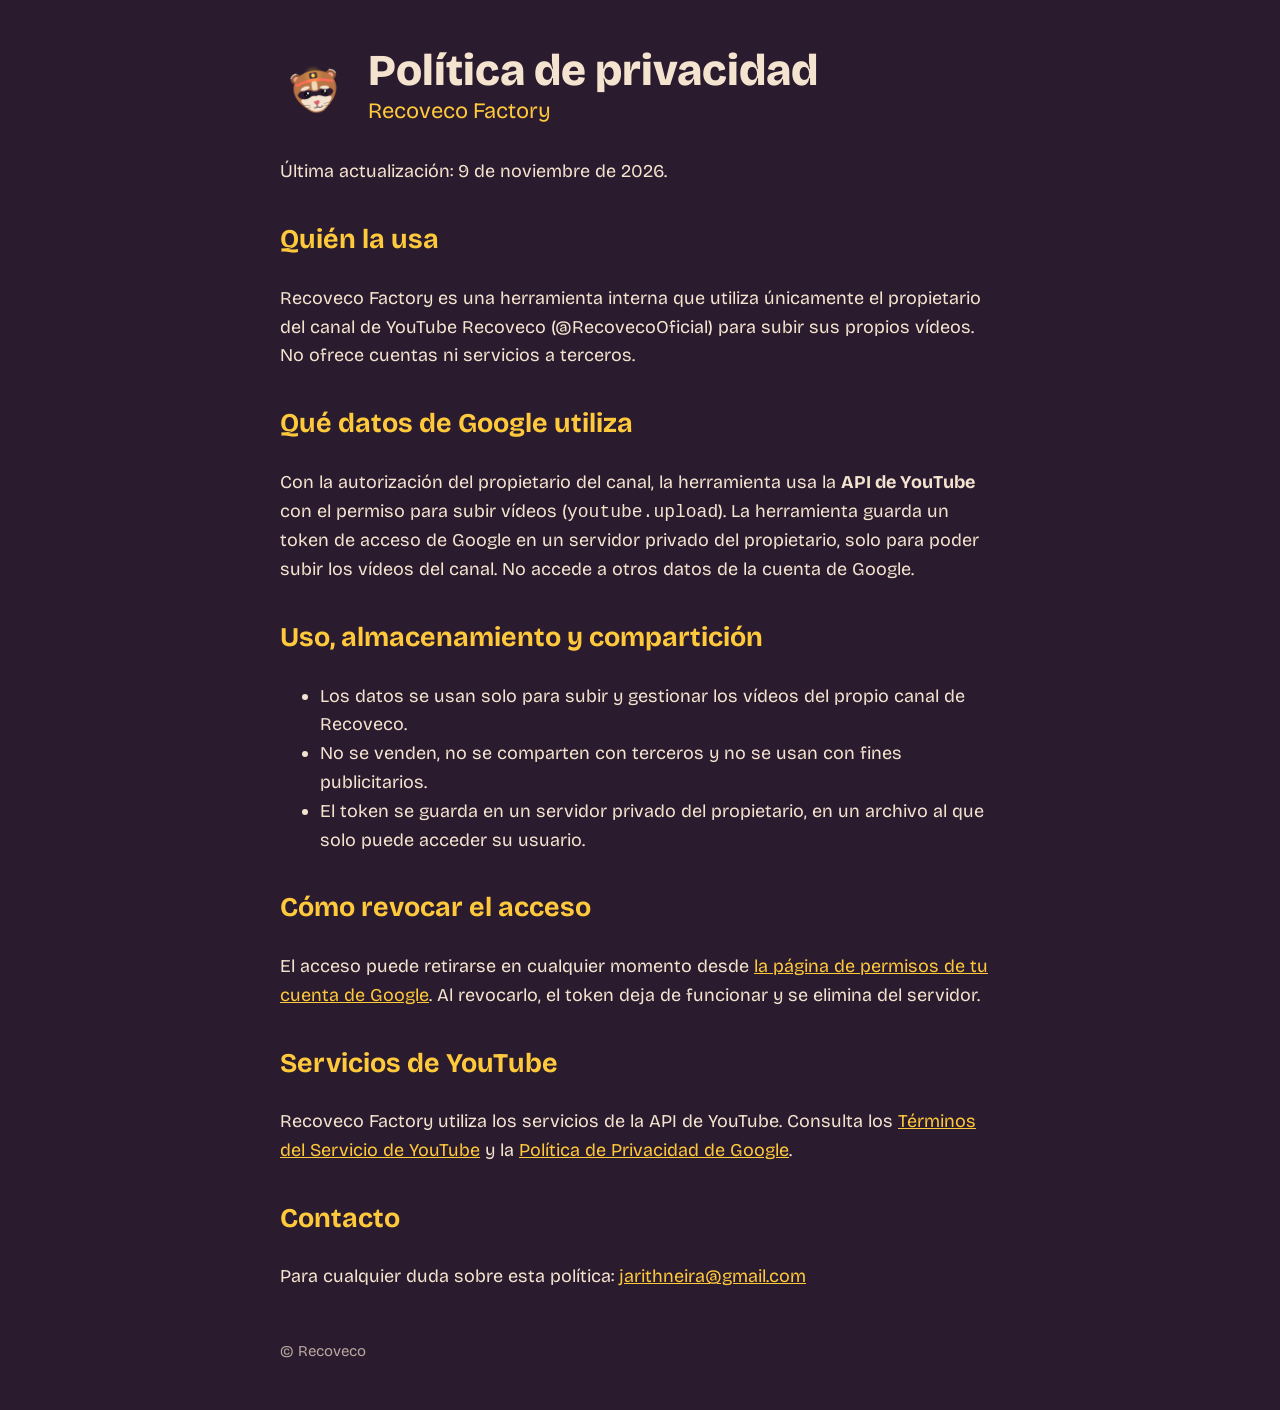
==== privacidad.html @ 9da53783 "Add files via upload" ====
<!doctype html><html lang="es"><head><meta charset="utf-8"><meta name="viewport" content="width=device-width,initial-scale=1">
<title>Política de privacidad · Recoveco Factory</title><link rel="stylesheet" href="estilo.css"></head><body><main>
<header><img src="reco.png" alt="Reco, la mascota de Recoveco"><div><h1>Política de privacidad</h1><p class="lema">Recoveco Factory</p></div></header>
<p>Última actualización: 9 de noviembre de 2026.</p>
<h2>Quién la usa</h2>
<p>Recoveco Factory es una herramienta interna que utiliza únicamente el propietario del canal de YouTube
Recoveco (@RecovecoOficial) para subir sus propios vídeos. No ofrece cuentas ni servicios a terceros.</p>
<h2>Qué datos de Google utiliza</h2>
<p>Con la autorización del propietario del canal, la herramienta usa la <strong>API de YouTube</strong> con el permiso
para subir vídeos (<code>youtube.upload</code>). La herramienta guarda un token de acceso de Google en un servidor
privado del propietario, solo para poder subir los vídeos del canal. No accede a otros datos de la cuenta de Google.</p>
<h2>Uso, almacenamiento y compartición</h2>
<ul><li>Los datos se usan solo para subir y gestionar los vídeos del propio canal de Recoveco.</li>
<li>No se venden, no se comparten con terceros y no se usan con fines publicitarios.</li>
<li>El token se guarda en un servidor privado del propietario, en un archivo al que solo puede acceder su usuario.</li></ul>
<h2>Cómo revocar el acceso</h2>
<p>El acceso puede retirarse en cualquier momento desde
<a href="https://myaccount.google.com/permissions">la página de permisos de tu cuenta de Google</a>.
Al revocarlo, el token deja de funcionar y se elimina del servidor.</p>
<h2>Servicios de YouTube</h2>
<p>Recoveco Factory utiliza los servicios de la API de YouTube. Consulta los
<a href="https://www.youtube.com/t/terms">Términos del Servicio de YouTube</a> y la
<a href="https://policies.google.com/privacy">Política de Privacidad de Google</a>.</p>
<h2>Contacto</h2>
<p>Para cualquier duda sobre esta política: <a href="mailto:jarithneira@gmail.com">jarithneira@gmail.com</a></p>
<footer>© Recoveco</footer>
</main></body></html>
---- estilo.css ----
@import url('https://fonts.googleapis.com/css2?family=Bricolage+Grotesque:opsz,wght@12..96,500;12..96,800&display=swap');
:root{--ciruela:#2B1B2E;--crema:#F4E4CF;--luz:#FFC93C;--coral:#FF6B5A}
*{box-sizing:border-box}
body{margin:0;background:var(--ciruela);color:var(--crema);font:18px/1.6 'Bricolage Grotesque',system-ui,sans-serif}
main{max-width:760px;margin:0 auto;padding:48px 20px}
header{display:flex;align-items:center;gap:16px;margin-bottom:28px}
header img{width:72px;height:72px}
h1{font-weight:800;font-size:44px;margin:0;line-height:1.05}
h2{color:var(--luz);margin-top:32px}
a{color:var(--luz)}
.lema{color:var(--luz);font-size:22px;margin:0}
footer{margin-top:48px;font-size:15px;opacity:.7}
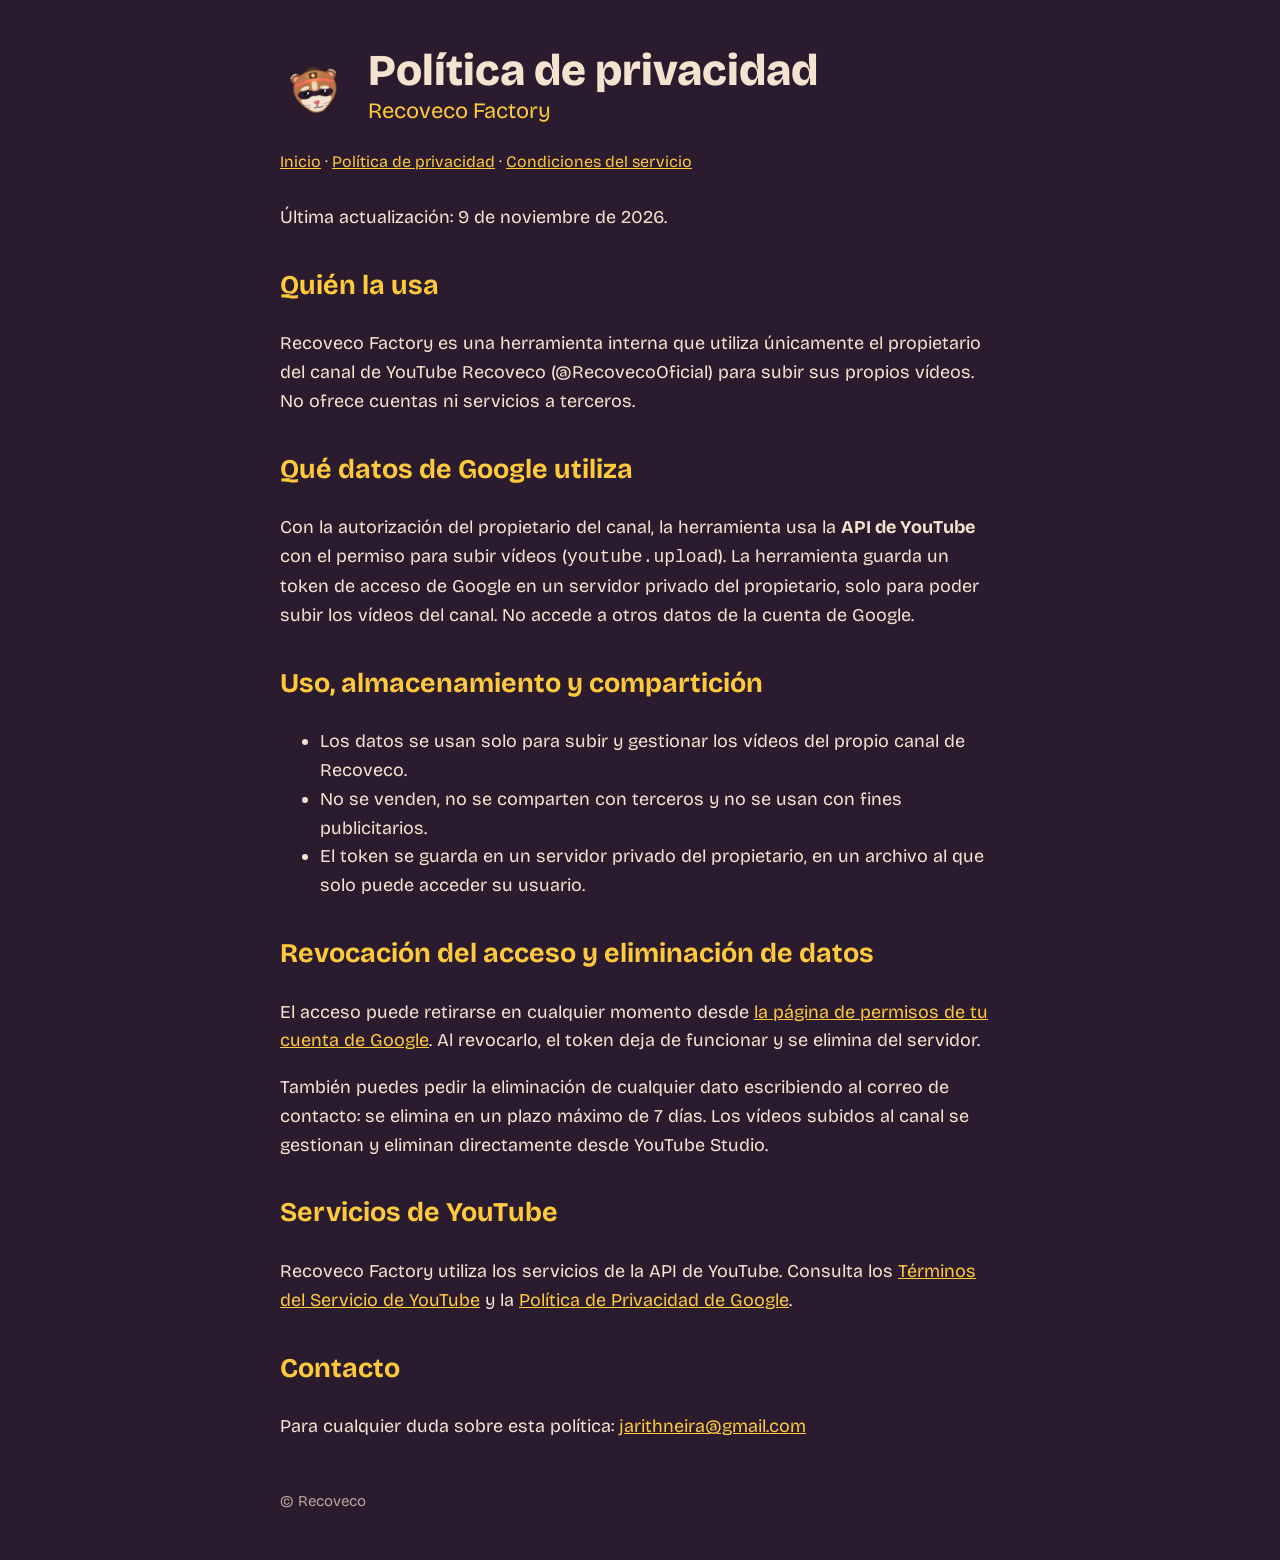
==== commit e324d1f6: "Add files via upload" ====
--- a/privacidad.html
+++ b/privacidad.html
@@ -1,6 +1,7 @@
 <!doctype html><html lang="es"><head><meta charset="utf-8"><meta name="viewport" content="width=device-width,initial-scale=1">
 <title>Política de privacidad · Recoveco Factory</title><link rel="stylesheet" href="estilo.css"></head><body><main>
 <header><img src="reco.png" alt="Reco, la mascota de Recoveco"><div><h1>Política de privacidad</h1><p class="lema">Recoveco Factory</p></div></header>
+<nav class="menu"><a href="index.html">Inicio</a> · <a href="privacidad.html">Política de privacidad</a> · <a href="terminos.html">Condiciones del servicio</a></nav>
 <p>Última actualización: 9 de noviembre de 2026.</p>
 <h2>Quién la usa</h2>
 <p>Recoveco Factory es una herramienta interna que utiliza únicamente el propietario del canal de YouTube
@@ -13,10 +14,11 @@
 <ul><li>Los datos se usan solo para subir y gestionar los vídeos del propio canal de Recoveco.</li>
 <li>No se venden, no se comparten con terceros y no se usan con fines publicitarios.</li>
 <li>El token se guarda en un servidor privado del propietario, en un archivo al que solo puede acceder su usuario.</li></ul>
-<h2>Cómo revocar el acceso</h2>
+<h2>Revocación del acceso y eliminación de datos</h2>
 <p>El acceso puede retirarse en cualquier momento desde
 <a href="https://myaccount.google.com/permissions">la página de permisos de tu cuenta de Google</a>.
 Al revocarlo, el token deja de funcionar y se elimina del servidor.</p>
+<p>También puedes pedir la eliminación de cualquier dato escribiendo al correo de contacto: se elimina en un plazo máximo de 7 días. Los vídeos subidos al canal se gestionan y eliminan directamente desde YouTube Studio.</p>
 <h2>Servicios de YouTube</h2>
 <p>Recoveco Factory utiliza los servicios de la API de YouTube. Consulta los
 <a href="https://www.youtube.com/t/terms">Términos del Servicio de YouTube</a> y la
--- a/estilo.css
+++ b/estilo.css
@@ -10,3 +10,7 @@
 a{color:var(--luz)}
 .lema{color:var(--luz);font-size:22px;margin:0}
 footer{margin-top:48px;font-size:15px;opacity:.7}
+
+.menu{margin:-8px 0 28px;font-size:16px}
+.yt{display:inline-block;margin:8px 0 4px}
+.yt img{height:100px;margin-left:-26px;width:auto;display:block;border-radius:6px}
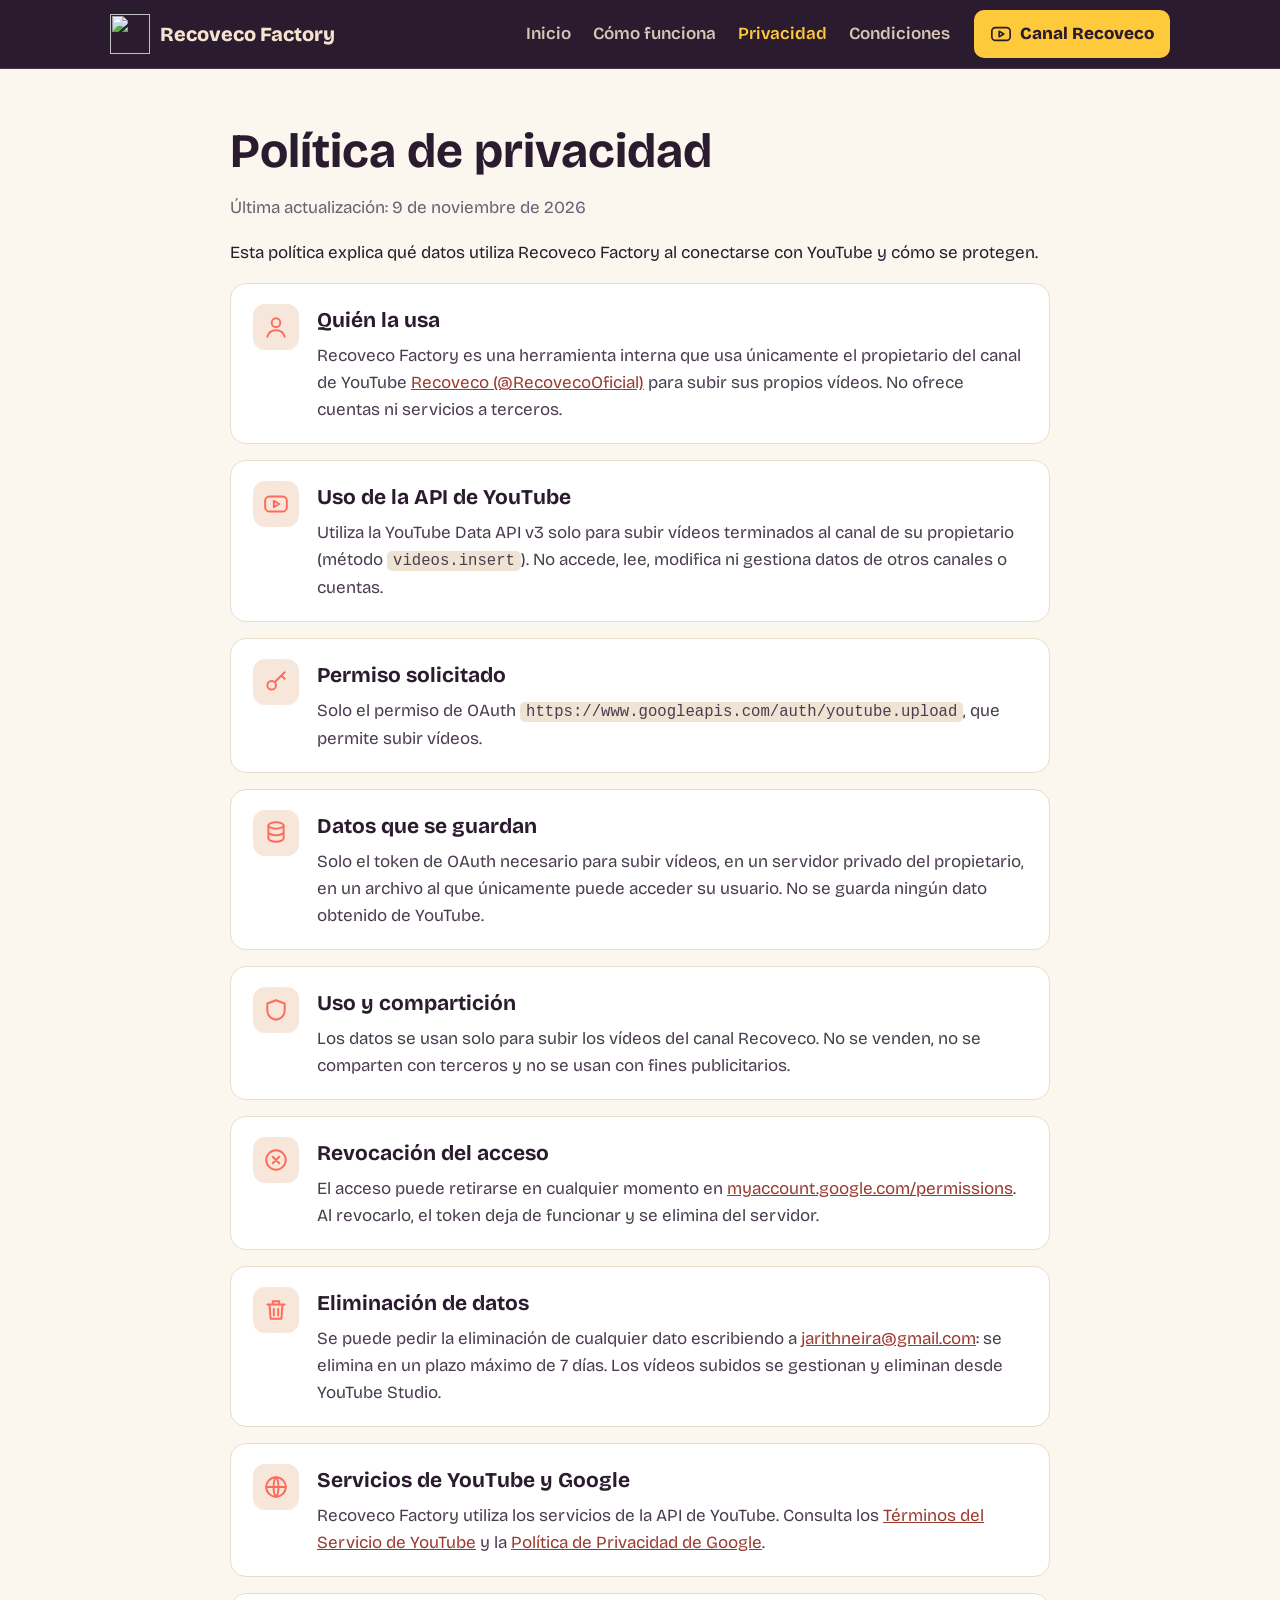
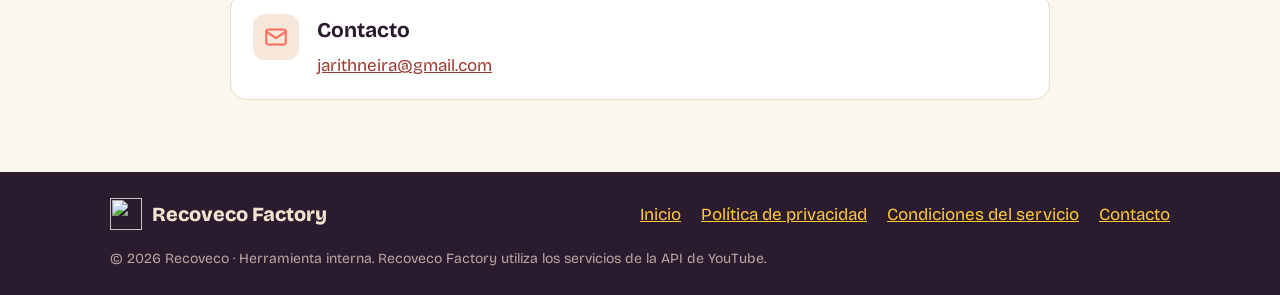
==== commit c6ed5813: "Add files via upload" ====
--- a/privacidad.html
+++ b/privacidad.html
@@ -1,29 +1,21 @@
 <!doctype html><html lang="es"><head><meta charset="utf-8"><meta name="viewport" content="width=device-width,initial-scale=1">
-<title>Política de privacidad · Recoveco Factory</title><link rel="stylesheet" href="estilo.css"></head><body><main>
-<header><img src="reco.png" alt="Reco, la mascota de Recoveco"><div><h1>Política de privacidad</h1><p class="lema">Recoveco Factory</p></div></header>
-<nav class="menu"><a href="index.html">Inicio</a> · <a href="privacidad.html">Política de privacidad</a> · <a href="terminos.html">Condiciones del servicio</a></nav>
-<p>Última actualización: 9 de noviembre de 2026.</p>
-<h2>Quién la usa</h2>
-<p>Recoveco Factory es una herramienta interna que utiliza únicamente el propietario del canal de YouTube
-Recoveco (@RecovecoOficial) para subir sus propios vídeos. No ofrece cuentas ni servicios a terceros.</p>
-<h2>Qué datos de Google utiliza</h2>
-<p>Con la autorización del propietario del canal, la herramienta usa la <strong>API de YouTube</strong> con el permiso
-para subir vídeos (<code>youtube.upload</code>). La herramienta guarda un token de acceso de Google en un servidor
-privado del propietario, solo para poder subir los vídeos del canal. No accede a otros datos de la cuenta de Google.</p>
-<h2>Uso, almacenamiento y compartición</h2>
-<ul><li>Los datos se usan solo para subir y gestionar los vídeos del propio canal de Recoveco.</li>
-<li>No se venden, no se comparten con terceros y no se usan con fines publicitarios.</li>
-<li>El token se guarda en un servidor privado del propietario, en un archivo al que solo puede acceder su usuario.</li></ul>
-<h2>Revocación del acceso y eliminación de datos</h2>
-<p>El acceso puede retirarse en cualquier momento desde
-<a href="https://myaccount.google.com/permissions">la página de permisos de tu cuenta de Google</a>.
-Al revocarlo, el token deja de funcionar y se elimina del servidor.</p>
-<p>También puedes pedir la eliminación de cualquier dato escribiendo al correo de contacto: se elimina en un plazo máximo de 7 días. Los vídeos subidos al canal se gestionan y eliminan directamente desde YouTube Studio.</p>
-<h2>Servicios de YouTube</h2>
-<p>Recoveco Factory utiliza los servicios de la API de YouTube. Consulta los
-<a href="https://www.youtube.com/t/terms">Términos del Servicio de YouTube</a> y la
-<a href="https://policies.google.com/privacy">Política de Privacidad de Google</a>.</p>
-<h2>Contacto</h2>
-<p>Para cualquier duda sobre esta política: <a href="mailto:jarithneira@gmail.com">jarithneira@gmail.com</a></p>
-<footer>© Recoveco</footer>
-</main></body></html>
+<title>Política de privacidad · Recoveco Factory</title><meta name="description" content="Recoveco Factory: herramienta interna de producción del canal de YouTube Recoveco.">
+<link rel="icon" href="reco.svg"><link rel="stylesheet" href="estilo.css"></head><body>
+<header class="barra"><div class="cont barra-in">
+ <a class="marca" href="index.html"><img src="reco.svg" alt="" width="40" height="40">Recoveco Factory</a>
+ <nav><a href="index.html">Inicio</a><a href="index.html#como">Cómo funciona</a><a href="privacidad.html" class=on>Privacidad</a><a href="terminos.html">Condiciones</a></nav>
+ <a class="btn btn-canal" href="https://www.youtube.com/@RecovecoOficial"><svg class="ico" viewBox="0 0 24 24" fill="none" stroke="currentColor" stroke-width="1.8" stroke-linecap="round" stroke-linejoin="round" aria-hidden="true"><rect x="2" y="5" width="20" height="14" rx="4"/><path d="M10 9l5 3-5 3z"/></svg>Canal Recoveco</a>
+</div></header>
+
+<main class="cont doc">
+ <h1>Política de privacidad</h1>
+ <p class="fecha">Última actualización: 9 de noviembre de 2026</p>
+ <p>Esta política explica qué datos utiliza Recoveco Factory al conectarse con YouTube y cómo se protegen.</p>
+ <section class="fila"><svg class="ico ico-caja" viewBox="0 0 24 24" fill="none" stroke="currentColor" stroke-width="1.8" stroke-linecap="round" stroke-linejoin="round" aria-hidden="true"><circle cx="12" cy="8" r="4"/><path d="M4 21c1-4 4-6 8-6s7 2 8 6"/></svg><div><h2>Quién la usa</h2><p>Recoveco Factory es una herramienta interna que usa únicamente el propietario del canal de YouTube <a href="https://www.youtube.com/@RecovecoOficial">Recoveco (@RecovecoOficial)</a> para subir sus propios vídeos. No ofrece cuentas ni servicios a terceros.</p></div></section><section class="fila"><svg class="ico ico-caja" viewBox="0 0 24 24" fill="none" stroke="currentColor" stroke-width="1.8" stroke-linecap="round" stroke-linejoin="round" aria-hidden="true"><rect x="2" y="5" width="20" height="14" rx="4"/><path d="M10 9l5 3-5 3z"/></svg><div><h2>Uso de la API de YouTube</h2><p>Utiliza la YouTube Data API v3 solo para subir vídeos terminados al canal de su propietario (método <code>videos.insert</code>). No accede, lee, modifica ni gestiona datos de otros canales o cuentas.</p></div></section><section class="fila"><svg class="ico ico-caja" viewBox="0 0 24 24" fill="none" stroke="currentColor" stroke-width="1.8" stroke-linecap="round" stroke-linejoin="round" aria-hidden="true"><circle cx="8" cy="15" r="4"/><path d="M11 12l9-9M17 6l3 3"/></svg><div><h2>Permiso solicitado</h2><p>Solo el permiso de OAuth <code>https://www.googleapis.com/auth/youtube.upload</code>, que permite subir vídeos.</p></div></section><section class="fila"><svg class="ico ico-caja" viewBox="0 0 24 24" fill="none" stroke="currentColor" stroke-width="1.8" stroke-linecap="round" stroke-linejoin="round" aria-hidden="true"><ellipse cx="12" cy="5" rx="7" ry="3"/><path d="M5 5v6c0 1.7 3.1 3 7 3s7-1.3 7-3V5M5 11v6c0 1.7 3.1 3 7 3s7-1.3 7-3v-6"/></svg><div><h2>Datos que se guardan</h2><p>Solo el token de OAuth necesario para subir vídeos, en un servidor privado del propietario, en un archivo al que únicamente puede acceder su usuario. No se guarda ningún dato obtenido de YouTube.</p></div></section><section class="fila"><svg class="ico ico-caja" viewBox="0 0 24 24" fill="none" stroke="currentColor" stroke-width="1.8" stroke-linecap="round" stroke-linejoin="round" aria-hidden="true"><path d="M12 3l8 3v6c0 5-3.5 8-8 9-4.5-1-8-4-8-9V6z"/></svg><div><h2>Uso y compartición</h2><p>Los datos se usan solo para subir los vídeos del canal Recoveco. No se venden, no se comparten con terceros y no se usan con fines publicitarios.</p></div></section><section class="fila"><svg class="ico ico-caja" viewBox="0 0 24 24" fill="none" stroke="currentColor" stroke-width="1.8" stroke-linecap="round" stroke-linejoin="round" aria-hidden="true"><circle cx="12" cy="12" r="9"/><path d="M9 9l6 6M15 9l-6 6"/></svg><div><h2>Revocación del acceso</h2><p>El acceso puede retirarse en cualquier momento en <a href="https://myaccount.google.com/permissions">myaccount.google.com/permissions</a>. Al revocarlo, el token deja de funcionar y se elimina del servidor.</p></div></section><section class="fila"><svg class="ico ico-caja" viewBox="0 0 24 24" fill="none" stroke="currentColor" stroke-width="1.8" stroke-linecap="round" stroke-linejoin="round" aria-hidden="true"><path d="M4 7h16M10 11v6M14 11v6M6 7l1 13h10l1-13M9 7V4h6v3"/></svg><div><h2>Eliminación de datos</h2><p>Se puede pedir la eliminación de cualquier dato escribiendo a <a href="mailto:jarithneira@gmail.com">jarithneira@gmail.com</a>: se elimina en un plazo máximo de 7 días. Los vídeos subidos se gestionan y eliminan desde YouTube Studio.</p></div></section><section class="fila"><svg class="ico ico-caja" viewBox="0 0 24 24" fill="none" stroke="currentColor" stroke-width="1.8" stroke-linecap="round" stroke-linejoin="round" aria-hidden="true"><circle cx="12" cy="12" r="9"/><path d="M3 12h18M12 3c3 3 3 15 0 18M12 3c-3 3-3 15 0 18"/></svg><div><h2>Servicios de YouTube y Google</h2><p>Recoveco Factory utiliza los servicios de la API de YouTube. Consulta los <a href="https://www.youtube.com/t/terms">Términos del Servicio de YouTube</a> y la <a href="https://policies.google.com/privacy">Política de Privacidad de Google</a>.</p></div></section><section class="fila"><svg class="ico ico-caja" viewBox="0 0 24 24" fill="none" stroke="currentColor" stroke-width="1.8" stroke-linecap="round" stroke-linejoin="round" aria-hidden="true"><rect x="3" y="5" width="18" height="14" rx="2"/><path d="M3 7l9 6 9-6"/></svg><div><h2>Contacto</h2><p><a href="mailto:jarithneira@gmail.com">jarithneira@gmail.com</a></p></div></section>
+</main>
+<footer class="pie"><div class="cont pie-in">
+ <span class="marca"><img src="reco.svg" alt="" width="32" height="32">Recoveco Factory</span>
+ <nav><a href="index.html">Inicio</a><a href="privacidad.html">Política de privacidad</a>
+ <a href="terminos.html">Condiciones del servicio</a><a href="mailto:jarithneira@gmail.com">Contacto</a></nav>
+ <p>© 2026 Recoveco · Herramienta interna. Recoveco Factory utiliza los servicios de la API de YouTube.</p>
+</div></footer></body></html>
--- a/estilo.css
+++ b/estilo.css
@@ -1,16 +1,43 @@
-@import url('https://fonts.googleapis.com/css2?family=Bricolage+Grotesque:opsz,wght@12..96,500;12..96,800&display=swap');
-:root{--ciruela:#2B1B2E;--crema:#F4E4CF;--luz:#FFC93C;--coral:#FF6B5A}
-*{box-sizing:border-box}
-body{margin:0;background:var(--ciruela);color:var(--crema);font:18px/1.6 'Bricolage Grotesque',system-ui,sans-serif}
-main{max-width:760px;margin:0 auto;padding:48px 20px}
-header{display:flex;align-items:center;gap:16px;margin-bottom:28px}
-header img{width:72px;height:72px}
-h1{font-weight:800;font-size:44px;margin:0;line-height:1.05}
-h2{color:var(--luz);margin-top:32px}
-a{color:var(--luz)}
-.lema{color:var(--luz);font-size:22px;margin:0}
-footer{margin-top:48px;font-size:15px;opacity:.7}
-
-.menu{margin:-8px 0 28px;font-size:16px}
-.yt{display:inline-block;margin:8px 0 4px}
-.yt img{height:100px;margin-left:-26px;width:auto;display:block;border-radius:6px}
+@import url('https://fonts.googleapis.com/css2?family=Bricolage+Grotesque:opsz,wght@12..96,500;12..96,700;12..96,800&display=swap');
+:root{--ciruela:#2B1B2E;--ciruela2:#3D2843;--crema:#F4E4CF;--papel:#FBF6EE;--luz:#FFC93C;--coral:#FF6B5A;--caramelo:#B87445;--tinta:#2B1B2E;--gris:#6E5E72}
+*{box-sizing:border-box}html{scroll-behavior:smooth}
+body{margin:0;background:var(--papel);color:var(--tinta);font:17px/1.6 'Bricolage Grotesque',system-ui,sans-serif}
+a{color:inherit}.cont{max-width:1100px;margin:0 auto;padding:0 20px}
+code{background:#efe3d3;padding:1px 6px;border-radius:5px;font-size:.92em}
+.ico{width:22px;height:22px;flex:none}
+.btn{display:inline-flex;align-items:center;gap:8px;background:var(--luz);color:var(--ciruela);font-weight:800;text-decoration:none;
+ padding:12px 20px;border-radius:12px;border:2px solid var(--luz)}
+.btn:hover{filter:brightness(1.05)}.btn-sec{background:transparent;color:var(--crema);border-color:#7a6280}
+.barra{background:var(--ciruela);color:var(--crema);position:sticky;top:0;z-index:5;border-bottom:1px solid #4a3450}
+.barra-in{display:flex;align-items:center;gap:24px;height:68px}
+.marca{display:flex;align-items:center;gap:10px;font-weight:800;font-size:20px;text-decoration:none}
+.barra nav{display:flex;gap:22px;margin-left:auto}.barra nav a{text-decoration:none;opacity:.85;font-weight:600}
+.barra nav a.on,.barra nav a:hover{opacity:1;color:var(--luz)}
+.btn-canal{padding:8px 14px;border-radius:10px}
+.heroe{background:radial-gradient(ellipse at 75% 40%,#4A3150 0,var(--ciruela) 60%);color:var(--crema)}
+.heroe-in{display:grid;grid-template-columns:1.2fr 1fr;gap:30px;align-items:center;padding:56px 20px 64px}
+.eti{display:inline-block;margin:0 0 10px;color:var(--luz);font-weight:700;letter-spacing:.12em;text-transform:uppercase;font-size:14px}
+.heroe h1{font-size:64px;line-height:1;margin:0 0 14px}.sub{font-size:22px;color:var(--luz);margin:0 0 14px}
+.ctas{display:flex;gap:12px;flex-wrap:wrap;margin-top:22px}
+.reco{position:relative;display:flex;justify-content:center}.reco img{width:min(380px,90%);position:relative}
+.halo{position:absolute;top:-6%;left:50%;width:70%;aspect-ratio:1;transform:translateX(-50%);
+ background:radial-gradient(circle,rgba(255,201,60,.35),transparent 65%)}
+.temas{background:var(--crema);border-bottom:1px solid #e6d3bb}
+.temas-in{display:flex;justify-content:space-between;flex-wrap:wrap;gap:14px;padding:18px 20px;font-weight:700}
+.temas span{display:flex;align-items:center;gap:8px;color:var(--ciruela)}
+.tit{font-size:36px;margin:56px 0 20px}
+.pasos{list-style:none;padding:0;margin:0;display:grid;grid-template-columns:repeat(4,1fr);gap:16px}
+.pasos li{background:#fff;border:1px solid #eadcc8;border-radius:16px;padding:22px}
+.ico-paso{width:34px;height:34px;color:var(--coral)}.pasos h3{margin:10px 0 6px;font-size:19px}.pasos p{margin:0;color:var(--gris)}
+.api{display:flex;align-items:center;gap:20px;background:var(--ciruela);color:var(--crema);border-radius:16px;padding:16px 22px;margin:22px 0}
+.api p{margin:0}.api a{color:var(--luz)}.api code{background:#4A3450;color:var(--luz)}.yt img{height:84px;width:auto;display:block}
+.aviso,.fila{display:flex;gap:18px;align-items:flex-start;background:#fff;border:1px solid #eadcc8;border-radius:16px;padding:20px 22px;margin:16px 0}
+.aviso{margin-bottom:56px}.aviso h2,.fila h2{margin:0 0 4px;font-size:21px}.aviso p,.fila p{margin:0;color:#4b3d4f}
+.ico-caja{width:46px;height:46px;padding:10px;border-radius:12px;background:#F7E7DA;color:var(--coral)}
+.fila a,.aviso a,.doc a{color:#9B3B2F}
+.doc{max-width:860px;padding-top:44px;padding-bottom:56px}.doc h1{font-size:48px;margin:0}.fecha{color:var(--gris);margin:4px 0 18px}
+.pie{background:var(--ciruela);color:var(--crema)}.pie-in{display:flex;flex-wrap:wrap;align-items:center;gap:18px 32px;padding:26px 20px}
+.pie nav{display:flex;gap:20px;flex-wrap:wrap;margin-left:auto}.pie nav a{color:var(--luz)}.pie p{flex-basis:100%;margin:0;opacity:.7;font-size:14px}
+@media(max-width:860px){.barra nav{display:none}.heroe-in{grid-template-columns:1fr}.heroe h1{font-size:46px}
+ .pasos{grid-template-columns:1fr 1fr}.api{flex-direction:column;align-items:flex-start}.reco{order:-1}.reco img{width:220px}}
+@media(max-width:520px){.pasos{grid-template-columns:1fr}.btn-canal{display:none}}
